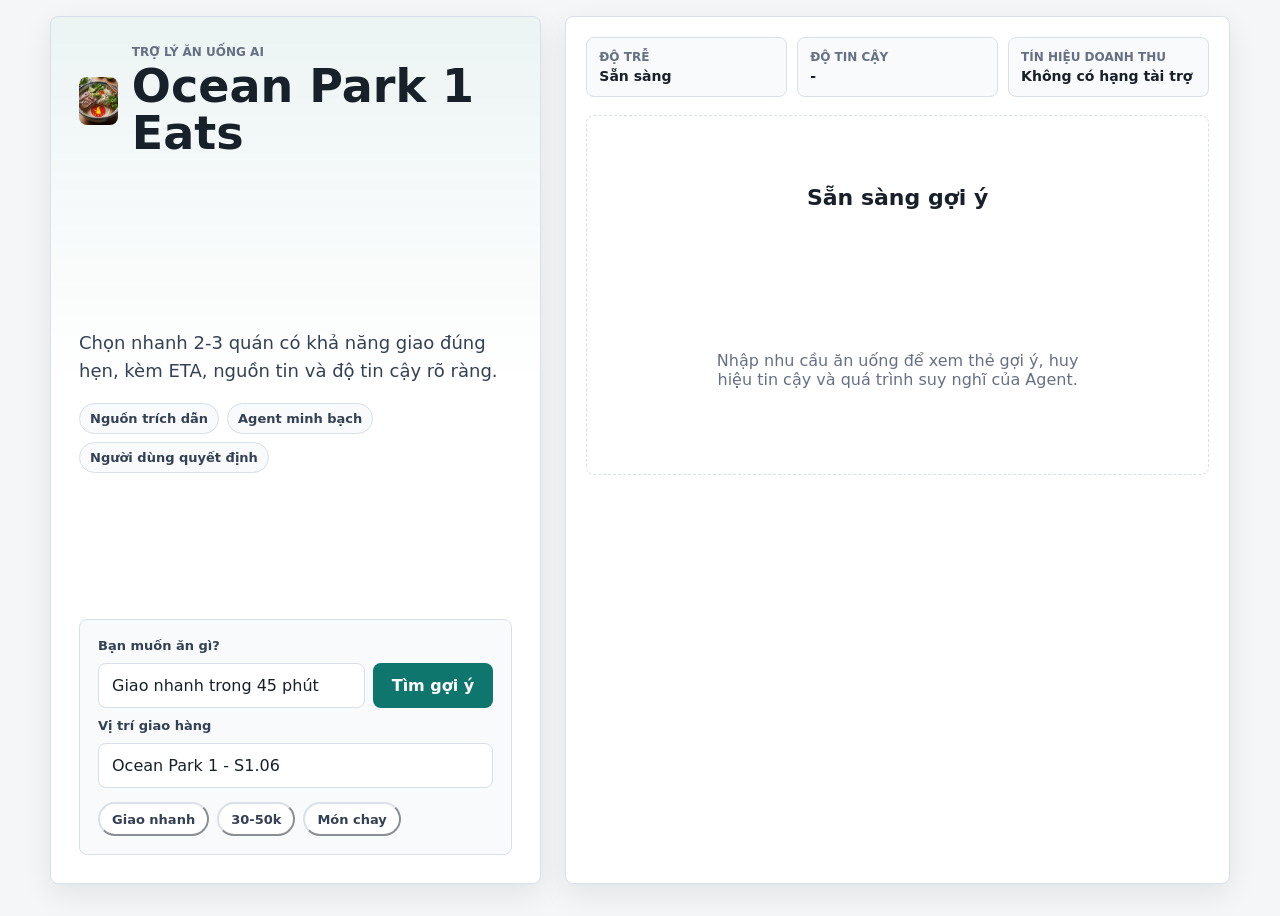
==== web/index.html @ 3816c778 "add UI" ====
<!DOCTYPE html>
<html lang="vi">
<head>
    <meta charset="UTF-8">
    <meta name="viewport" content="width=device-width, initial-scale=1.0">
    <title>Ocean Park 1 Eats - Trợ lý Ăn uống AI</title>
    <link rel="stylesheet" href="styles.css">
</head>
<body>
    <main class="app-shell">
        <section class="hero-panel" aria-labelledby="pageTitle">
            <nav class="topbar" aria-label="Product">
                <div class="brand-mark">
                    <img src="../images/logo.jpeg" alt="Logo Ocean Park 1">
                </div>
                <div>
                    <p class="eyebrow">Trợ lý ăn uống AI</p>
                    <h1 id="pageTitle">Ocean Park 1 Eats</h1>
                </div>
            </nav>

            <div class="hero-copy">
                <p>Chọn nhanh 2-3 quán có khả năng giao đúng hẹn, kèm ETA, nguồn tin và độ tin cậy rõ ràng.</p>
                <div class="trust-strip" aria-label="Trust signals">
                    <span>Nguồn trích dẫn</span>
                    <span>Agent minh bạch</span>
                    <span>Người dùng quyết định</span>
                </div>
            </div>

            <form id="searchForm" class="search-panel">
                <label for="queryInput">Bạn muốn ăn gì?</label>
                <div class="input-row">
                    <input id="queryInput" name="query" type="text" autocomplete="off" placeholder="Phở bò, cơm tấm, bún chả..." value="Giao nhanh trong 45 phút">
                    <button type="submit" class="primary-button">Tìm gợi ý</button>
                </div>

                <label for="locationInput">Vị trí giao hàng</label>
                <input id="locationInput" name="location" type="text" autocomplete="street-address" value="Ocean Park 1 - S1.06">

                <div class="quick-filters" aria-label="Quick filters">
                    <button type="button" data-query="Giao nhanh trong 45 phút">Giao nhanh</button>
                    <button type="button" data-query="Cơm sinh viên 30-50k">30-50k</button>
                    <button type="button" data-query="Món chay có nguồn rõ">Món chay</button>
                </div>
            </form>
        </section>

        <section class="results-panel" aria-live="polite">
            <div class="status-grid">
                <div>
                    <span class="metric-label">Độ trễ</span>
                    <strong id="latencyBadge">Sẵn sàng</strong>
                </div>
                <div>
                    <span class="metric-label">Độ tin cậy</span>
                    <strong id="confidenceMix">-</strong>
                </div>
                <div>
                    <span class="metric-label">Tín hiệu doanh thu</span>
                    <strong id="monetizationSignal">Không có hạng tài trợ</strong>
                </div>
            </div>

            <div id="loadingIndicator" class="loading" hidden>
                <div class="spinner" aria-hidden="true"></div>
                <p>Agent đang tổng hợp ETA, nguồn tin và rủi ro...</p>
            </div>

            <div id="emptyState" class="empty-state">
                <h2>Sẵn sàng gợi ý</h2>
                <p>Nhập nhu cầu ăn uống để xem thẻ gợi ý, huy hiệu tin cậy và quá trình suy nghĩ của Agent.</p>
            </div>

            <div id="resultsArea" hidden>
                <div class="section-heading">
                    <div>
                        <p class="eyebrow">Gợi ý đã xếp hạng</p>
                        <h2>Lựa chọn nên kiểm tra</h2>
                    </div>
                    <button id="traceToggle" class="ghost-button" type="button" aria-expanded="false" aria-controls="traceBody">
                        Xem trace
                    </button>
                </div>

                <section id="traceViewer" class="trace-viewer" aria-label="Agent trace">
                    <div class="trace-summary">
                        <strong id="traceTitle">Chi tiết quyết định</strong>
                        <span id="traceCount">0 bước</span>
                    </div>
                    <div id="traceBody" class="trace-body" hidden></div>
                </section>

                <div id="suggestionsList" class="suggestions-list"></div>
            </div>
        </section>
    </main>

    <script src="components.js"></script>
    <script src="app.js"></script>
</body>
</html>
---- web/styles.css ----
:root {
    --bg: #f4f6f8;
    --surface: #ffffff;
    --surface-soft: #f8fafb;
    --ink: #18202a;
    --muted: #667085;
    --line: #d9e0e7;
    --accent: #0f766e;
    --accent-dark: #115e59;
    --accent-soft: #dff7f2;
    --warning: #b7791f;
    --warning-soft: #fff4d6;
    --danger: #b42318;
    --danger-soft: #fee4e2;
    --sponsor: #3956a3;
    --sponsor-soft: #e8edff;
    --shadow: 0 10px 30px rgba(0, 0, 0, 0.08);
    --radius: 8px;
}

* {
    box-sizing: border-box;
}

body {
    margin: 0;
    min-height: 100vh;
    background: var(--bg);
    color: var(--ink);
    font-family: Inter, ui-sans-serif, system-ui, -apple-system, BlinkMacSystemFont, "Segoe UI", sans-serif;
}

button,
input,
textarea {
    font: inherit;
}

button {
    cursor: pointer;
}

.app-shell {
    display: grid;
    grid-template-columns: minmax(320px, 0.85fr) minmax(420px, 1.15fr);
    gap: 24px;
    width: min(1180px, calc(100% - 32px));
    min-height: calc(100vh - 32px);
    margin: 16px auto;
}

.hero-panel,
.results-panel {
    background: var(--surface);
    border: 1px solid var(--line);
    border-radius: var(--radius);
    box-shadow: var(--shadow);
}

.hero-panel {
    display: flex;
    flex-direction: column;
    justify-content: space-between;
    padding: 28px;
    background:
        linear-gradient(180deg, rgba(15, 118, 110, 0.08), rgba(255, 255, 255, 0) 42%),
        var(--surface);
}

.topbar {
    display: flex;
    align-items: center;
    gap: 14px;
}

.brand-mark {
    display: grid;
    place-items: center;
    width: 48px;
    height: 48px;
    border-radius: var(--radius);
    overflow: hidden;
}

.brand-mark img {
    width: 100%;
    height: 100%;
    object-fit: cover;
    display: block;
}

.eyebrow,
.metric-label {
    display: block;
    margin: 0 0 4px;
    color: var(--muted);
    font-size: 12px;
    font-weight: 700;
    letter-spacing: 0;
    text-transform: uppercase;
}

h1,
h2,
p {
    margin-top: 0;
}

h1 {
    margin-bottom: 0;
    font-size: clamp(28px, 4vw, 46px);
    line-height: 1.02;
    letter-spacing: 0;
}

h2 {
    margin-bottom: 0;
    font-size: 22px;
    line-height: 1.2;
    letter-spacing: 0;
}

.hero-copy {
    margin: 60px 0 34px;
}

.hero-copy p {
    max-width: 520px;
    margin-bottom: 18px;
    color: #344054;
    font-size: 18px;
    line-height: 1.55;
}

.trust-strip {
    display: flex;
    flex-wrap: wrap;
    gap: 8px;
}

.trust-strip span,
.quick-filters button,
.confidence-badge,
.source-pill,
.sponsor-chip {
    border-radius: 999px;
    white-space: nowrap;
}

.trust-strip span {
    border: 1px solid var(--line);
    background: var(--surface-soft);
    padding: 7px 10px;
    color: #344054;
    font-size: 13px;
    font-weight: 700;
}

.search-panel {
    display: grid;
    gap: 10px;
    padding: 18px;
    border: 1px solid var(--line);
    border-radius: var(--radius);
    background: var(--surface-soft);
}

label {
    color: #344054;
    font-size: 13px;
    font-weight: 800;
}

.input-row {
    display: grid;
    grid-template-columns: 1fr auto;
    gap: 8px;
}

input {
    width: 100%;
    min-width: 0;
    border: 1px solid var(--line);
    border-radius: var(--radius);
    background: #fff;
    padding: 12px 13px;
    color: var(--ink);
    outline: none;
}

input:focus {
    border-color: var(--accent);
    box-shadow: 0 0 0 3px rgba(15, 118, 110, 0.13);
}

.primary-button,
.ghost-button,
.icon-button,
.btn-action,
.btn-fb {
    min-height: 42px;
    border: 1px solid transparent;
    border-radius: var(--radius);
    font-weight: 800;
}

.primary-button {
    background: var(--accent);
    color: #fff;
    padding: 0 18px;
}

.primary-button:hover {
    background: var(--accent-dark);
}

.ghost-button,
.quick-filters button,
.btn-action,
.btn-fb {
    border-color: var(--line);
    background: #fff;
    color: #344054;
}

.ghost-button {
    padding: 0 14px;
}

.quick-filters {
    display: flex;
    flex-wrap: wrap;
    gap: 8px;
    padding-top: 4px;
}

.quick-filters button {
    min-height: 34px;
    padding: 0 12px;
    font-size: 13px;
    font-weight: 800;
}

.results-panel {
    display: flex;
    flex-direction: column;
    min-width: 0;
    padding: 20px;
}

.status-grid {
    display: grid;
    grid-template-columns: repeat(3, minmax(0, 1fr));
    gap: 10px;
    margin-bottom: 18px;
}

.status-grid > div {
    min-width: 0;
    border: 1px solid var(--line);
    border-radius: var(--radius);
    background: var(--surface-soft);
    padding: 12px;
}

.status-grid strong {
    display: block;
    overflow-wrap: anywhere;
    font-size: 14px;
}

.loading,
.empty-state {
    display: grid;
    place-items: center;
    min-height: 360px;
    border: 1px dashed var(--line);
    border-radius: var(--radius);
    text-align: center;
}

.loading[hidden],
.empty-state[hidden],
#resultsArea[hidden],
.trace-body[hidden] {
    display: none;
}

.loading p,
.empty-state p {
    max-width: 380px;
    color: var(--muted);
}

.spinner {
    width: 38px;
    height: 38px;
    border: 4px solid #d7eeeb;
    border-top-color: var(--accent);
    border-radius: 50%;
    animation: spin 0.85s linear infinite;
}

@keyframes spin {
    to {
        transform: rotate(360deg);
    }
}

.section-heading {
    display: flex;
    align-items: center;
    justify-content: space-between;
    gap: 12px;
    margin-bottom: 14px;
}

.trace-viewer {
    margin-bottom: 16px;
    border: 1px solid #203040;
    border-radius: var(--radius);
    background: #111827;
    color: #d1fae5;
    overflow: hidden;
}

.trace-summary {
    display: flex;
    align-items: center;
    justify-content: space-between;
    gap: 12px;
    padding: 12px 14px;
    border-bottom: 1px solid rgba(255, 255, 255, 0.12);
}

.trace-summary span {
    color: #9ca3af;
    font-size: 13px;
    font-weight: 700;
}

.trace-body {
    padding: 8px 14px 14px;
}

.trace-step {
    display: grid;
    grid-template-columns: 34px 1fr;
    gap: 10px;
    padding: 10px 0;
    border-bottom: 1px solid rgba(255, 255, 255, 0.08);
}

.trace-step:last-child {
    border-bottom: 0;
}

.trace-index {
    display: grid;
    place-items: center;
    width: 28px;
    height: 28px;
    border-radius: 50%;
    background: rgba(20, 184, 166, 0.18);
    color: #99f6e4;
    font-size: 12px;
    font-weight: 900;
}

.trace-label {
    display: block;
    margin-bottom: 3px;
    color: #facc15;
    font-size: 12px;
    font-weight: 900;
    text-transform: uppercase;
}

.trace-text {
    margin: 0;
    color: #dbeafe;
    line-height: 1.45;
}

.suggestions-list {
    display: grid;
    gap: 14px;
}

.suggestion-card {
    border: 1px solid var(--line);
    border-radius: 12px;
    background: #fff;
    overflow: hidden;
    transition: transform 0.2s ease, box-shadow 0.2s ease;
    animation: fadeInUp 0.4s ease forwards;
}

.suggestion-card:hover {
    transform: translateY(-4px);
    box-shadow: 0 12px 24px rgba(0,0,0,0.1);
}

.card-media {
    width: 100%;
    height: 160px;
    object-fit: cover;
    background: #f0f2f5;
    border-bottom: 1px solid var(--line);
}

.card-header {
    display: flex;
    align-items: flex-start;
    justify-content: space-between;
    gap: 12px;
    padding: 16px 16px 10px;
}

.card-title {
    margin: 0 0 5px;
    font-size: 18px;
    line-height: 1.25;
}

.vendor-line {
    margin: 0;
    color: var(--muted);
    font-size: 13px;
    font-weight: 700;
}

.sponsor-chip {
    flex: 0 0 auto;
    background: var(--sponsor-soft);
    color: var(--sponsor);
    padding: 6px 9px;
    font-size: 12px;
    font-weight: 900;
}

.card-body {
    display: grid;
    gap: 10px;
    padding: 0 16px 16px;
}

.fact-row {
    display: flex;
    flex-wrap: wrap;
    gap: 8px;
}

.fact {
    border: 1px solid var(--line);
    border-radius: var(--radius);
    padding: 9px 10px;
    background: var(--surface-soft);
    color: #344054;
    font-size: 14px;
    font-weight: 800;
}

.confidence-badge {
    display: inline-flex;
    align-items: center;
    min-height: 34px;
    padding: 0 11px;
    font-size: 13px;
    font-weight: 900;
}

.badge-high {
    background: var(--accent-soft);
    color: var(--accent-dark);
}

.badge-medium {
    background: var(--warning-soft);
    color: var(--warning);
}

.badge-low {
    background: var(--danger-soft);
    color: var(--danger);
}

.rationale {
    margin: 0;
    color: #344054;
    line-height: 1.5;
}

.source-row,
.card-actions,
.feedback-buttons {
    display: flex;
    flex-wrap: wrap;
    gap: 8px;
}

.source-pill {
    border: 1px solid var(--line);
    padding: 7px 10px;
    color: #344054;
    text-decoration: none;
    font-size: 13px;
    font-weight: 800;
}

.source-pill:hover,
.btn-action:hover,
.ghost-button:hover,
.quick-filters button:hover {
    border-color: var(--accent);
    color: var(--accent-dark);
}

.btn-action {
    display: inline-flex;
    align-items: center;
    justify-content: center;
    min-width: 116px;
    padding: 0 12px;
    text-decoration: none;
}

.btn-action.primary {
    border-color: var(--accent);
    background: var(--accent);
    color: #fff;
}

.feedback-widget {
    margin-top: 4px;
    padding: 12px;
    border: 1px dashed #cbd5e1;
    border-radius: var(--radius);
    background: var(--surface-soft);
}

.feedback-title {
    margin: 0 0 8px;
    color: #344054;
    font-size: 13px;
    font-weight: 800;
}

.stars {
    display: flex;
    gap: 4px;
    margin-bottom: 8px;
}

.star {
    border: 0;
    background: transparent;
    color: #98a2b3;
    font-size: 22px;
    line-height: 1;
    padding: 0 2px;
}

.star.active,
.star:hover {
    color: #d99a16;
}

.feedback-input {
    width: 100%;
    min-height: 66px;
    resize: vertical;
    border: 1px solid var(--line);
    border-radius: var(--radius);
    padding: 9px 10px;
    outline: none;
}

.btn-fb {
    min-height: 34px;
    padding: 0 12px;
    font-size: 13px;
}

.btn-fb-submit {
    border-color: var(--accent);
    background: var(--accent);
    color: #fff;
}

.notice {
    border-radius: var(--radius);
    padding: 12px;
    background: var(--accent-soft);
    color: var(--accent-dark);
    font-weight: 800;
}

.notice.warn {
    background: var(--danger-soft);
    color: var(--danger);
}

@media (max-width: 900px) {
    .app-shell {
        grid-template-columns: 1fr;
        width: min(100% - 20px, 680px);
        margin: 10px auto;
    }

    .hero-copy {
        margin: 34px 0 24px;
    }
}

@media (max-width: 560px) {
    .hero-panel,
    .results-panel {
        padding: 16px;
    }

    .input-row,
    .status-grid {
        grid-template-columns: 1fr;
    }

    .primary-button {
        width: 100%;
        min-height: 46px;
    }

    .section-heading,
    .card-header {
        align-items: stretch;
        flex-direction: column;
    }

    .ghost-button,
    .btn-action {
        width: 100%;
    }

    .card-actions {
        display: grid;
        grid-template-columns: 1fr;
    }
}

@keyframes fadeInUp {
    from { opacity: 0; transform: translateY(15px); }
    to { opacity: 1; transform: translateY(0); }
}
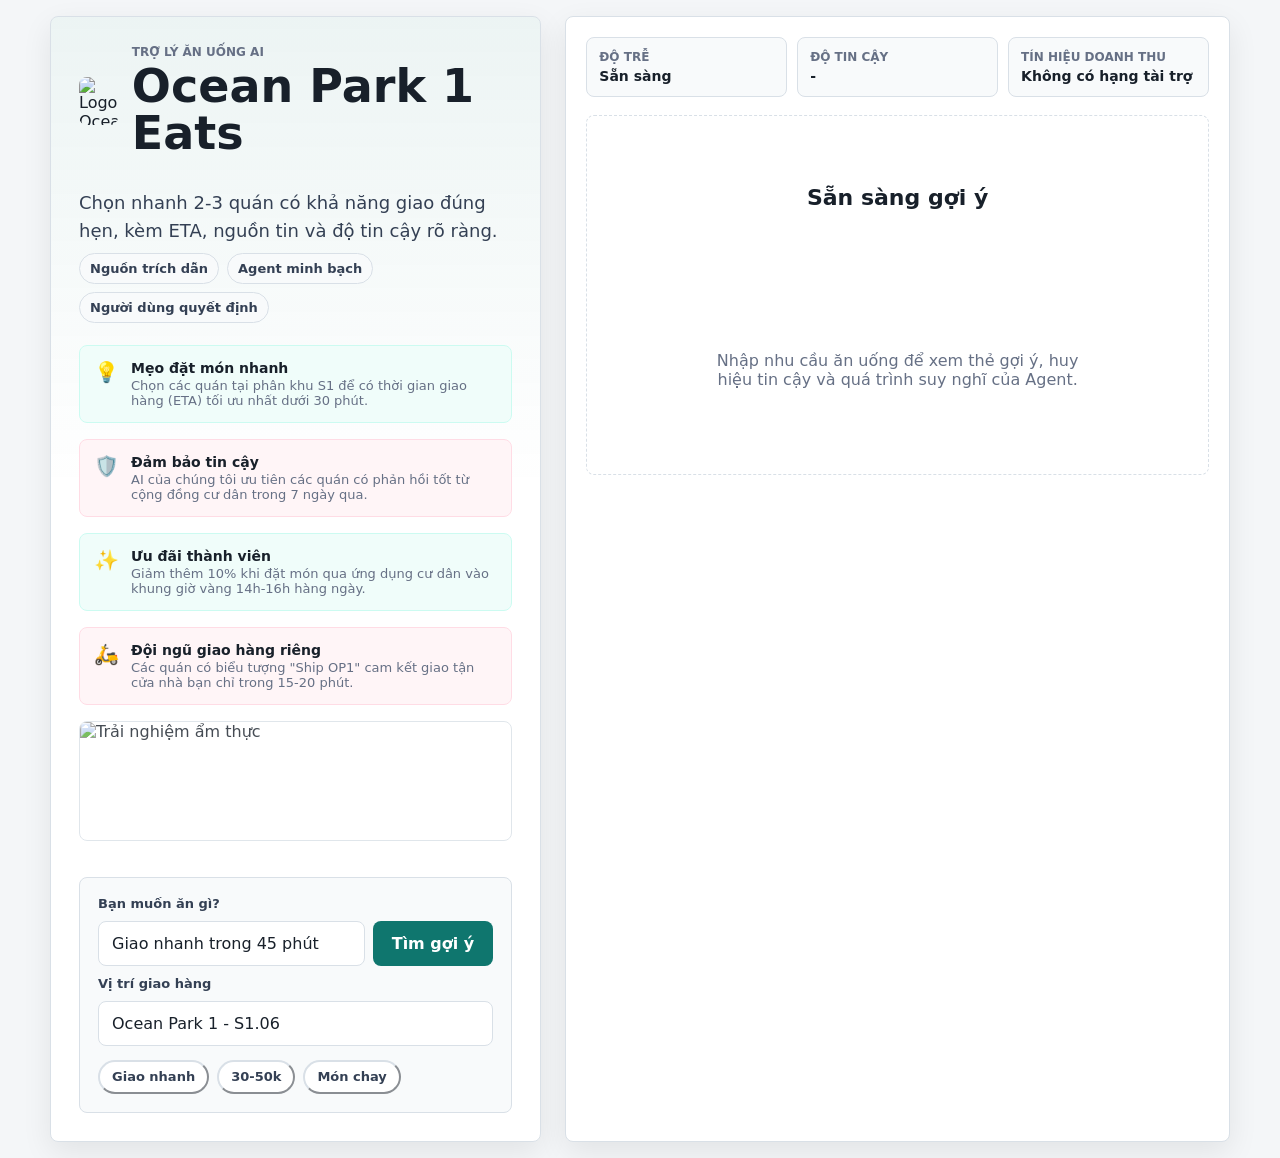
==== commit d68a34b8: "fix UI" ====
--- a/web/index.html
+++ b/web/index.html
@@ -11,7 +11,7 @@
         <section class="hero-panel" aria-labelledby="pageTitle">
             <nav class="topbar" aria-label="Product">
                 <div class="brand-mark">
-                    <img src="../images/logo.jpeg" alt="Logo Ocean Park 1">
+                    <img src="https://github.com/huytrao/Batch02-Day06-AI-Product-Hackathon/blob/merge_code/images/logo.jpeg?raw=true" alt="Logo Ocean Park 1">
                 </div>
                 <div>
                     <p class="eyebrow">Trợ lý ăn uống AI</p>
@@ -26,6 +26,38 @@
                     <span>Agent minh bạch</span>
                     <span>Người dùng quyết định</span>
                 </div>
+            </div>
+
+            <div class="hero-extra">
+                <div class="extra-card cyan-bg">
+                    <div class="extra-icon">💡</div>
+                    <div>
+                        <strong>Mẹo đặt món nhanh</strong>
+                        <p>Chọn các quán tại phân khu S1 để có thời gian giao hàng (ETA) tối ưu nhất dưới 30 phút.</p>
+                    </div>
+                </div>
+                <div class="extra-card pink-bg">
+                    <div class="extra-icon">🛡️</div>
+                    <div>
+                        <strong>Đảm bảo tin cậy</strong>
+                        <p>AI của chúng tôi ưu tiên các quán có phản hồi tốt từ cộng đồng cư dân trong 7 ngày qua.</p>
+                    </div>
+                </div>
+                <div class="extra-card cyan-bg">
+                    <div class="extra-icon">✨</div>
+                    <div>
+                        <strong>Ưu đãi thành viên</strong>
+                        <p>Giảm thêm 10% khi đặt món qua ứng dụng cư dân vào khung giờ vàng 14h-16h hàng ngày.</p>
+                    </div>
+                </div>
+                <div class="extra-card pink-bg">
+                    <div class="extra-icon">🛵</div>
+                    <div>
+                        <strong>Đội ngũ giao hàng riêng</strong>
+                        <p>Các quán có biểu tượng "Ship OP1" cam kết giao tận cửa nhà bạn chỉ trong 15-20 phút.</p>
+                    </div>
+                </div>
+                <img src="https://loremflickr.com/400/200/hanoi,streetfood/all" alt="Trải nghiệm ẩm thực" class="hero-illustration">
             </div>
 
             <form id="searchForm" class="search-panel">
--- a/web/styles.css
+++ b/web/styles.css
@@ -60,8 +60,12 @@
 .hero-panel {
     display: flex;
     flex-direction: column;
-    justify-content: space-between;
+    justify-content: flex-start;
+    gap: 12px;
     padding: 28px;
+    align-self: start;
+    position: sticky;
+    top: 16px;
     background:
         linear-gradient(180deg, rgba(15, 118, 110, 0.08), rgba(255, 255, 255, 0) 42%),
         var(--surface);
@@ -121,15 +125,67 @@
 }
 
 .hero-copy {
-    margin: 60px 0 34px;
+    margin: 20px 0 10px;
 }
 
 .hero-copy p {
     max-width: 520px;
-    margin-bottom: 18px;
+    margin-bottom: 8px;
     color: #344054;
     font-size: 18px;
     line-height: 1.55;
+}
+
+.hero-extra {
+    display: grid;
+    gap: 16px;
+    padding: 0 0 24px;
+    animation: fadeInUp 0.6s ease forwards;
+}
+
+.extra-card {
+    display: flex;
+    gap: 12px;
+    padding: 14px;
+    background: rgba(255, 255, 255, 0.5);
+    border: 1px solid var(--line);
+    border-radius: var(--radius);
+}
+
+.extra-card.pink-bg {
+    background: #fff5f7;
+    border-color: #ffdce5;
+}
+
+.extra-card.cyan-bg {
+    background: #f0fdfa;
+    border-color: #ccfbf1;
+}
+
+.extra-icon {
+    font-size: 20px;
+    flex-shrink: 0;
+}
+
+.extra-card strong {
+    display: block;
+    font-size: 14px;
+    margin-bottom: 2px;
+}
+
+.extra-card p {
+    margin: 0;
+    font-size: 13px;
+    color: var(--muted);
+}
+
+.hero-illustration {
+    width: 100%;
+    height: 120px;
+    object-fit: cover;
+    border-radius: var(--radius);
+    opacity: 0.8;
+    border: 1px solid var(--line);
 }
 
 .trust-strip {
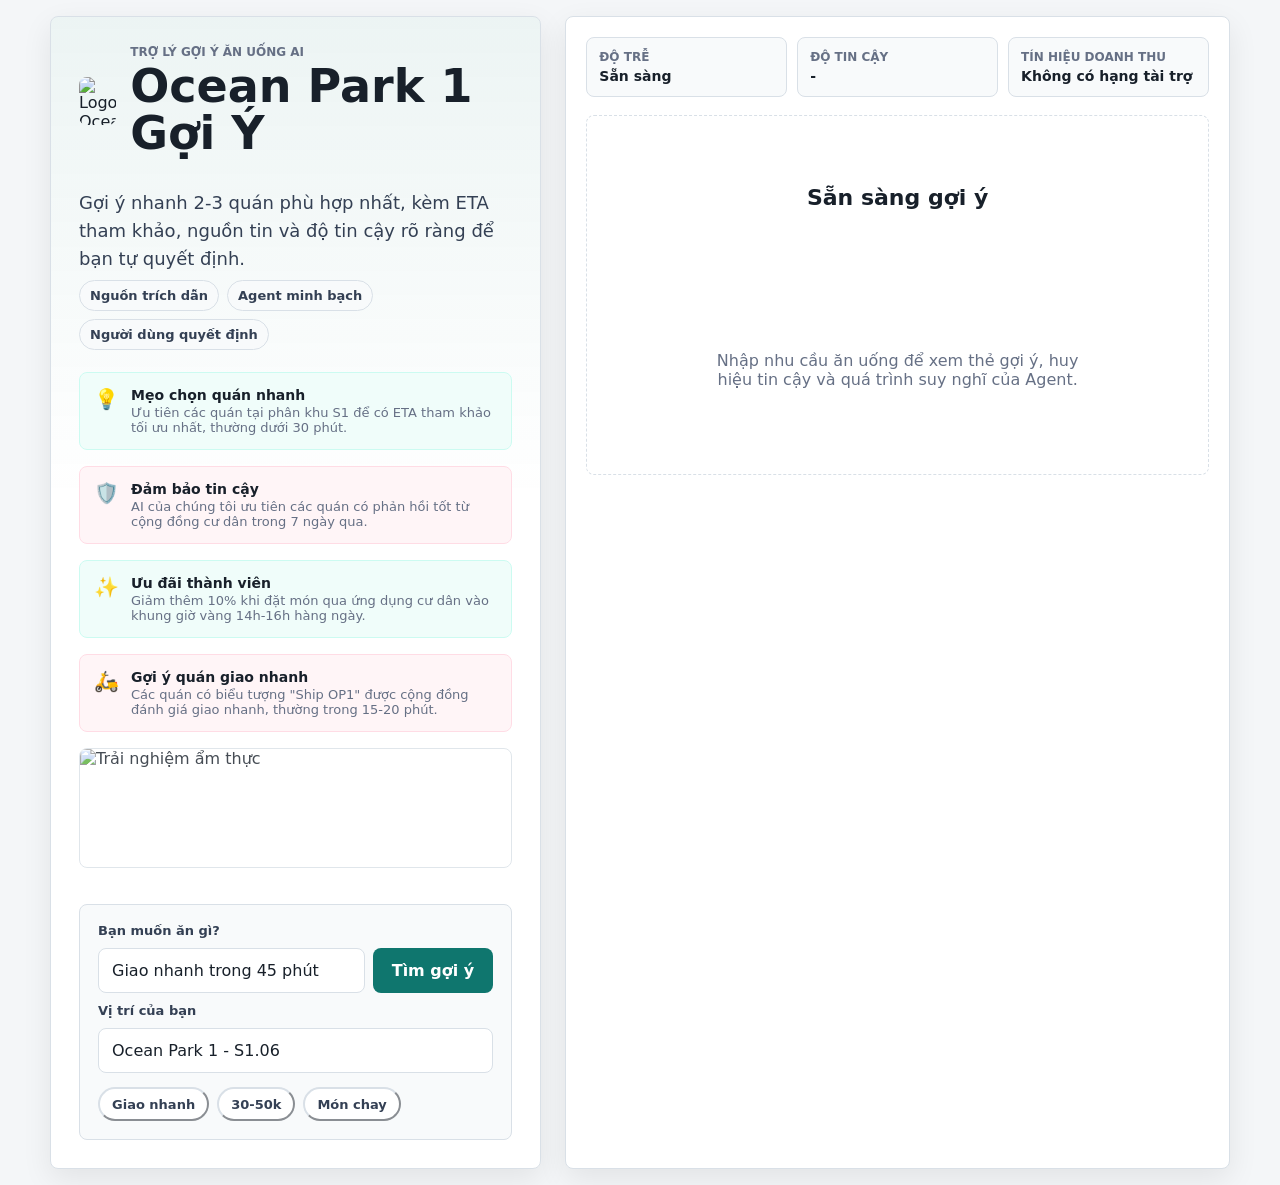
==== commit 7c5051e4: "Update app analytics feedback and web UI" ====
--- a/web/index.html
+++ b/web/index.html
@@ -3,7 +3,7 @@
 <head>
     <meta charset="UTF-8">
     <meta name="viewport" content="width=device-width, initial-scale=1.0">
-    <title>Ocean Park 1 Eats - Trợ lý Ăn uống AI</title>
+    <title>Ocean Park 1 Gợi Ý - Trợ lý Gợi ý Ăn uống AI</title>
     <link rel="stylesheet" href="styles.css">
 </head>
 <body>
@@ -11,16 +11,16 @@
         <section class="hero-panel" aria-labelledby="pageTitle">
             <nav class="topbar" aria-label="Product">
                 <div class="brand-mark">
-                    <img src="https://github.com/huytrao/Batch02-Day06-AI-Product-Hackathon/blob/merge_code/images/logo.jpeg?raw=true" alt="Logo Ocean Park 1">
+                    <img src="https://github.com/huytrao/Batch02-Day06-AI-Product-Hackathon/blob/merge_code/images/logo.jpeg?raw=true" alt="Logo Ocean Park 1 Gợi Ý">
                 </div>
                 <div>
-                    <p class="eyebrow">Trợ lý ăn uống AI</p>
-                    <h1 id="pageTitle">Ocean Park 1 Eats</h1>
+                    <p class="eyebrow">Trợ lý gợi ý ăn uống AI</p>
+                    <h1 id="pageTitle">Ocean Park 1 Gợi Ý</h1>
                 </div>
             </nav>
 
             <div class="hero-copy">
-                <p>Chọn nhanh 2-3 quán có khả năng giao đúng hẹn, kèm ETA, nguồn tin và độ tin cậy rõ ràng.</p>
+                <p>Gợi ý nhanh 2-3 quán phù hợp nhất, kèm ETA tham khảo, nguồn tin và độ tin cậy rõ ràng để bạn tự quyết định.</p>
                 <div class="trust-strip" aria-label="Trust signals">
                     <span>Nguồn trích dẫn</span>
                     <span>Agent minh bạch</span>
@@ -32,8 +32,8 @@
                 <div class="extra-card cyan-bg">
                     <div class="extra-icon">💡</div>
                     <div>
-                        <strong>Mẹo đặt món nhanh</strong>
-                        <p>Chọn các quán tại phân khu S1 để có thời gian giao hàng (ETA) tối ưu nhất dưới 30 phút.</p>
+                        <strong>Mẹo chọn quán nhanh</strong>
+                        <p>Ưu tiên các quán tại phân khu S1 để có ETA tham khảo tối ưu nhất, thường dưới 30 phút.</p>
                     </div>
                 </div>
                 <div class="extra-card pink-bg">
@@ -53,8 +53,8 @@
                 <div class="extra-card pink-bg">
                     <div class="extra-icon">🛵</div>
                     <div>
-                        <strong>Đội ngũ giao hàng riêng</strong>
-                        <p>Các quán có biểu tượng "Ship OP1" cam kết giao tận cửa nhà bạn chỉ trong 15-20 phút.</p>
+                        <strong>Gợi ý quán giao nhanh</strong>
+                        <p>Các quán có biểu tượng "Ship OP1" được cộng đồng đánh giá giao nhanh, thường trong 15-20 phút.</p>
                     </div>
                 </div>
                 <img src="https://loremflickr.com/400/200/hanoi,streetfood/all" alt="Trải nghiệm ẩm thực" class="hero-illustration">
@@ -67,7 +67,7 @@
                     <button type="submit" class="primary-button">Tìm gợi ý</button>
                 </div>
 
-                <label for="locationInput">Vị trí giao hàng</label>
+                <label for="locationInput">Vị trí của bạn</label>
                 <input id="locationInput" name="location" type="text" autocomplete="street-address" value="Ocean Park 1 - S1.06">
 
                 <div class="quick-filters" aria-label="Quick filters">
